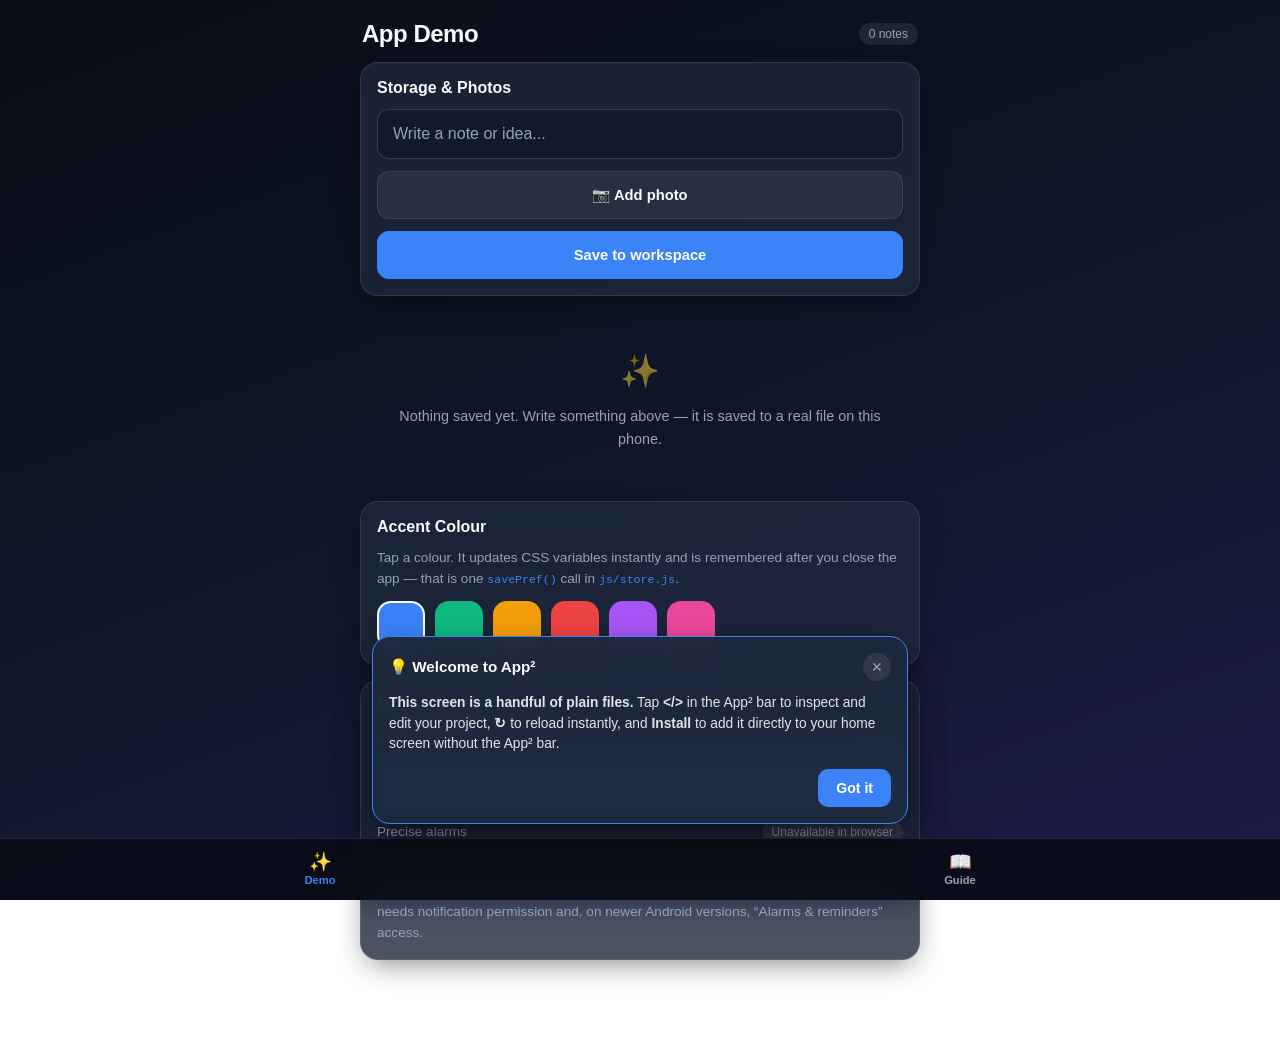
==== app/src/main/assets/starter_template/index.html @ 95251b09 "Use precise alarms for reminders" ====
<!DOCTYPE html>
<html lang="en">
<head>
  <meta charset="UTF-8">
  <meta name="viewport" content="width=device-width, initial-scale=1.0, maximum-scale=1.0, user-scalable=no, viewport-fit=cover">
  <title>Starter Demo</title>
  <link rel="stylesheet" href="css/style.css">
</head>
<body>

  <!-- ==================== DEMO ==================== -->
  <section id="pane-demo" class="pane active">
    <header class="topbar">
      <h1>App Demo</h1>
      <span id="entry-count" class="chip">0 notes</span>
    </header>

    <!-- 1. Notes & Photo Storage -->
    <div class="card composer">
      <h2>Storage & Photos</h2>
      <input type="text" id="note-input" class="field" placeholder="Write a note or idea..." autocomplete="off">
      <p id="note-hint" class="hint"></p>

      <!-- The picker is opened programmatically by the 📷 button. -->
      <input type="file" id="photo-input" accept="image/*" hidden>

      <div id="photo-preview" class="photo-preview" hidden>
        <img id="photo-thumb" alt="Attached photo">
        <button id="photo-remove" class="icon-btn" aria-label="Remove photo">✕</button>
      </div>

      <div class="row">
        <button id="btn-photo" class="btn btn-ghost">📷 Add photo</button>
      </div>
      <button id="btn-save" class="btn btn-primary btn-block">Save to workspace</button>
    </div>

    <div id="feed" class="feed"></div>

    <!-- 2. Accent Theme Customization -->
    <div class="card">
      <h2>Accent Colour</h2>
      <p class="muted">Tap a colour. It updates CSS variables instantly and is remembered after you close the app &mdash; that is one <code>savePref()</code> call in <code>js/store.js</code>.</p>
      <div id="swatches" class="swatches"></div>
    </div>

    <!-- 3. Native Notifications Playground -->
    <div class="card">
      <h2>Native Notifications</h2>
      <div class="row-between">
        <span class="muted">System status</span>
        <span id="notif-pill" class="chip">Checking…</span>
      </div>
      <button id="btn-notif" class="btn btn-primary btn-block" hidden>Turn on notifications</button>
      <p id="notif-hint" class="hint"></p>

      <div class="row-between">
        <span class="muted">Precise alarms</span>
        <span id="alarm-pill" class="chip">Checking…</span>
      </div>
      <button id="btn-alarm-permission" class="btn btn-ghost btn-block" hidden>Enable precise reminders</button>
      <p id="alarm-hint" class="hint"></p>

      <div id="notif-controls" class="notif-controls">
        <button id="btn-notif-sample" class="btn btn-primary btn-block">🔔 Send sample notification</button>
        <div class="row">
          <button id="btn-notif-1m" class="btn btn-ghost">⏰ Test in 1 min</button>
        </div>
        <div id="notif-status-box" class="notif-status-box" hidden>
          <span id="notif-status-text"></span>
          <button id="btn-notif-cancel" class="link-btn">Cancel</button>
        </div>
      </div>

      <p class="muted">The one-minute test uses an Android alarm and can arrive while this app is closed. It needs notification permission and, on newer Android versions, “Alarms &amp; reminders” access.</p>
    </div>
  </section>

  <!-- ==================== GUIDE ==================== -->
  <section id="pane-guide" class="pane">
    <header class="topbar"><h1>Guide</h1></header>

    <div class="card">
      <h2>This is your app</h2>
      <p class="muted">Everything you are looking at is a handful of plain files stored on this
        phone. Nothing is compiled and nothing is downloaded.</p>
      <ol class="steps">
        <li><strong>Edit</strong> &mdash; tap <strong>&lt;/&gt;</strong> in the App² bar to open and edit any file.</li>
        <li><strong>Run</strong> &mdash; tap <strong>↻</strong> to see your change immediately.</li>
        <li><strong>Install</strong> &mdash; puts it on your home screen. Opened from there the
          App² bar disappears and this is just your app.</li>
      </ol>
      <button id="btn-show-tip" class="btn btn-ghost btn-block">Show the welcome tip again</button>
    </div>

    <div class="card">
      <h2>Your app's files</h2>
      <div id="file-list" class="file-groups"></div>
      <p id="storage-line" class="muted"></p>
    </div>

    <div class="card">
      <h2>Console</h2>
      <p class="muted">Your app writes its own log to <code>app.log</code> and can read it back.
        Every <code>console.log</code> lands here.</p>
      <pre id="console-out" class="console">…</pre>
      <div class="row">
        <button id="btn-log-refresh" class="btn btn-ghost">Refresh</button>
        <button id="btn-log-clear" class="btn btn-ghost">Clear</button>
      </div>
    </div>

    <div class="card">
      <h2>Ask an AI to change it</h2>
      <p class="muted">This workspace ships an <code>AGENTS.md</code> with the full platform rules
        &mdash; point your agent at it first. Tap a prompt to copy it.</p>
      <div id="prompts" class="prompts"></div>
    </div>
  </section>

  <!-- ==================== CHROME ==================== -->
  <div id="tip" class="tip" hidden>
    <div class="tip-header">
      <span class="tip-title">💡 Welcome to App²</span>
      <button id="tip-close" class="tip-close" aria-label="Close tip">✕</button>
    </div>
    <p><strong>This screen is a handful of plain files.</strong> Tap <strong>&lt;/&gt;</strong> in the App² bar to inspect and edit your project, <strong>↻</strong> to reload instantly, and <strong>Install</strong> to add it directly to your home screen without the App² bar.</p>
    <div class="tip-actions">
      <button id="tip-dismiss" class="btn btn-primary tip-btn">Got it</button>
    </div>
  </div>

  <div id="toast" class="toast" hidden>
    <span id="toast-text"></span>
    <button id="toast-action" class="toast-action" hidden>Undo</button>
  </div>

  <nav class="tabbar">
    <button class="tab active" data-pane="demo"><span>✨</span>Demo</button>
    <button class="tab" data-pane="guide"><span>📖</span>Guide</button>
  </nav>

  <script type="module" src="js/app.js"></script>
</body>
</html>
---- app/src/main/assets/starter_template/css/style.css ----
/* My Day — App² starter template.
   Platform rules and the bridge API are in AGENTS.md in this workspace. */

:root {
  --accent: #3b82f6;          /* Overwritten at runtime by the Demo tab. */
  --bg: #0b1120;
  --surface: rgba(30, 41, 59, 0.8);
  --border: rgba(255, 255, 255, 0.1);
  --text: #f8fafc;
  --muted: #94a3b8;
  --field-bg: rgba(15, 23, 42, 0.7);
  --danger: #f87171;
  --tabbar-h: 62px;
}

/* --- Safe areas ---
   Android WebView reports `env(safe-area-inset-*)` for display cutouts only, never for the status
   or navigation bars. App² publishes the real system-bar insets as `--app-inset-*` on the root
   element, so every safe area below takes whichever of the two sources is larger. The 0px
   defaults keep the layout identical in a desktop browser and under dev_server.py. */
:root {
  --app-inset-top: 0px;
  --app-inset-right: 0px;
  --app-inset-bottom: 0px;
  --app-inset-left: 0px;

  --sa-top: max(env(safe-area-inset-top, 0px), var(--app-inset-top));
  --sa-right: max(env(safe-area-inset-right, 0px), var(--app-inset-right));
  --sa-bottom: max(env(safe-area-inset-bottom, 0px), var(--app-inset-bottom));
  --sa-left: max(env(safe-area-inset-left, 0px), var(--app-inset-left));
}

* {
  box-sizing: border-box;
  margin: 0;
  padding: 0;
  font-family: -apple-system, BlinkMacSystemFont, "Segoe UI", Roboto, Helvetica, Arial, sans-serif;
  -webkit-tap-highlight-color: transparent;
}

[hidden] {
  display: none !important;
}

body {
  background: linear-gradient(160deg, #090d16, #0f172a 55%, #1e1b4b);
  background-attachment: fixed;
  color: var(--text);
  min-height: 100vh;
  padding:
    max(16px, var(--sa-top))
    max(16px, var(--sa-right))
    calc(var(--tabbar-h) + 24px + var(--sa-bottom))
    max(16px, var(--sa-left));
}

code {
  font-family: ui-monospace, Menlo, Consolas, monospace;
  font-size: 0.85em;
  color: var(--accent);
}

/* --- Panes --- */
.pane { display: none; flex-direction: column; gap: 14px; max-width: 560px; margin: 0 auto; }
.pane.active { display: flex; animation: fade 0.2s ease-out; }
@keyframes fade { from { opacity: 0; transform: translateY(4px); } to { opacity: 1; transform: none; } }

.topbar { display: flex; align-items: center; justify-content: space-between; padding: 4px 2px 0; }
.topbar h1 { font-size: 1.5rem; font-weight: 800; letter-spacing: -0.02em; }

/* --- Cards --- */
.card {
  background: var(--surface);
  backdrop-filter: blur(16px);
  -webkit-backdrop-filter: blur(16px);
  border: 1px solid var(--border);
  border-radius: 18px;
  padding: 16px;
  display: flex;
  flex-direction: column;
  gap: 12px;
  box-shadow: 0 10px 30px -8px rgba(0, 0, 0, 0.5);
}
.card h2 { font-size: 1rem; font-weight: 700; }
.muted { font-size: 0.85rem; color: var(--muted); line-height: 1.5; }
.chip {
  font-size: 0.75rem;
  color: var(--muted);
  background: rgba(255, 255, 255, 0.08);
  padding: 4px 10px;
  border-radius: 999px;
  white-space: nowrap;
}

/* --- Controls --- */
.field {
  width: 100%;
  min-height: 50px;
  background: var(--field-bg);
  border: 1.5px solid rgba(148, 163, 184, 0.25);
  border-radius: 12px;
  padding: 13px 15px;
  font-size: 1rem;
  color: var(--text);
  outline: none;
  transition: border-color 0.18s, box-shadow 0.18s;
}
.field:focus { border-color: var(--accent); box-shadow: 0 0 0 3px color-mix(in srgb, var(--accent) 30%, transparent); }
.field.invalid { border-color: var(--danger); }
.field::placeholder { color: var(--muted); }

.hint { font-size: 0.8rem; color: var(--danger); min-height: 0; }
.hint:empty { display: none; }

.row { display: flex; gap: 8px; }
.row-between { display: flex; align-items: center; justify-content: space-between; }

.btn {
  flex: 1;
  min-height: 48px;
  display: flex;
  align-items: center;
  justify-content: center;
  gap: 6px;
  padding: 12px 14px;
  font-size: 0.92rem;
  font-weight: 600;
  border: none;
  border-radius: 12px;
  cursor: pointer;
  transition: transform 0.12s, filter 0.18s;
}
.btn:active { transform: scale(0.97); }
.btn:disabled { opacity: 0.4; }
.btn-block { width: 100%; }
.btn-primary { background: var(--accent); color: #fff; }
.btn-ghost {
  background: rgba(255, 255, 255, 0.06);
  color: var(--text);
  border: 1px solid var(--border);
}
.btn-ghost.on { background: color-mix(in srgb, var(--accent) 25%, transparent); border-color: var(--accent); }

.icon-btn {
  background: rgba(0, 0, 0, 0.55);
  border: none;
  color: var(--text);
  width: 32px;
  height: 32px;
  border-radius: 50%;
  font-size: 0.9rem;
  cursor: pointer;
}

/* --- Composer photo preview --- */
.photo-preview { position: relative; align-self: flex-start; }
.photo-preview img { max-height: 140px; border-radius: 12px; display: block; }
.photo-preview .icon-btn { position: absolute; top: 6px; right: 6px; }

/* --- Feed --- */
.feed { display: flex; flex-direction: column; gap: 10px; }

.entry {
  background: var(--surface);
  border: 1px solid var(--border);
  border-radius: 14px;
  padding: 12px 14px;
  display: flex;
  gap: 12px;
  align-items: flex-start;
  animation: fade 0.2s ease-out;
}
.entry-photo { width: 56px; height: 56px; object-fit: cover; border-radius: 10px; flex-shrink: 0; }
.entry-body { flex: 1; min-width: 0; display: flex; flex-direction: column; gap: 5px; }
.entry-text { font-size: 0.95rem; line-height: 1.4; word-break: break-word; }
.entry-meta { display: flex; flex-wrap: wrap; gap: 6px; align-items: center; font-size: 0.72rem; color: var(--muted); }
.entry-pill {
  font-size: 0.7rem;
  padding: 2px 8px;
  border-radius: 999px;
  background: color-mix(in srgb, var(--accent) 22%, transparent);
  color: var(--text);
}
.entry-pill.done { background: rgba(148, 163, 184, 0.18); color: var(--muted); }

.entry-delete {
  width: 44px;
  height: 44px;
  flex-shrink: 0;
  background: transparent;
  border: none;
  color: var(--muted);
  font-size: 1rem;
  border-radius: 10px;
  cursor: pointer;
}
.entry-delete:active { color: var(--danger); background: rgba(248, 113, 113, 0.12); }

.empty { text-align: center; color: var(--muted); font-size: 0.9rem; padding: 36px 16px; line-height: 1.6; }
.empty span { font-size: 2rem; display: block; margin-bottom: 8px; opacity: 0.5; }

/* --- Accent swatches & Notifications --- */
.swatches { display: flex; flex-wrap: wrap; gap: 10px; }
.swatch {
  width: 48px;
  height: 48px;
  border-radius: 14px;
  border: 2px solid transparent;
  cursor: pointer;
  transition: transform 0.12s;
}
.swatch:active { transform: scale(0.92); }
.swatch.selected { border-color: var(--text); }

.notif-controls {
  display: flex;
  flex-direction: column;
  gap: 10px;
}

.notif-status-box {
  display: flex;
  align-items: center;
  justify-content: space-between;
  gap: 8px;
  background: rgba(15, 23, 42, 0.6);
  border: 1px solid var(--border);
  border-radius: 10px;
  padding: 8px 12px;
  font-size: 0.82rem;
  color: var(--text);
  animation: fade 0.18s ease-out;
}

.link-btn {
  background: none;
  border: none;
  color: var(--accent);
  font-size: 0.82rem;
  font-weight: 600;
  cursor: pointer;
  padding: 2px 4px;
}
.link-btn:active {
  opacity: 0.7;
}

/* --- Guide tab --- */
.steps { padding-left: 20px; display: flex; flex-direction: column; gap: 8px; font-size: 0.88rem; line-height: 1.5; }

.file-groups { display: flex; flex-direction: column; gap: 12px; }
.file-group { display: flex; flex-direction: column; gap: 6px; }
.file-group-header {
  display: flex;
  align-items: center;
  justify-content: space-between;
  font-size: 0.76rem;
  font-weight: 700;
  color: var(--muted);
  text-transform: uppercase;
  letter-spacing: 0.04em;
  padding: 2px 2px 0;
}
.file-group-header .badge {
  font-size: 0.68rem;
  font-weight: 600;
  background: rgba(255, 255, 255, 0.08);
  padding: 2px 8px;
  border-radius: 999px;
  color: var(--muted);
}
.file-list { display: flex; flex-direction: column; gap: 6px; }
.file-row {
  display: flex;
  align-items: center;
  justify-content: space-between;
  gap: 10px;
  background: rgba(15, 23, 42, 0.55);
  border: 1px solid var(--border);
  border-radius: 10px;
  padding: 9px 12px;
  font-size: 0.82rem;
}
.file-row-main {
  display: flex;
  flex-direction: column;
  gap: 2px;
  min-width: 0;
}
.file-row-name {
  display: flex;
  align-items: center;
  gap: 6px;
  font-weight: 600;
  color: var(--text);
  word-break: break-word;
}
.file-row-desc {
  font-size: 0.72rem;
  color: var(--muted);
  line-height: 1.3;
}
.file-row-size {
  color: var(--muted);
  font-family: ui-monospace, monospace;
  font-size: 0.75rem;
  flex-shrink: 0;
}

.console {
  background: rgba(2, 6, 23, 0.85);
  border: 1px solid var(--border);
  border-radius: 10px;
  padding: 10px 12px;
  font-family: ui-monospace, Menlo, Consolas, monospace;
  font-size: 0.72rem;
  line-height: 1.5;
  color: #7dd3fc;
  max-height: 220px;
  overflow: auto;
  white-space: pre-wrap;
  word-break: break-word;
}

.prompts { display: flex; flex-direction: column; gap: 8px; }
.prompt {
  text-align: left;
  background: rgba(15, 23, 42, 0.5);
  border: 1px solid var(--border);
  border-left: 3px solid var(--accent);
  border-radius: 10px;
  padding: 11px 12px;
  font-size: 0.84rem;
  line-height: 1.45;
  color: var(--text);
  cursor: pointer;
}
.prompt:active { background: rgba(15, 23, 42, 0.8); }

/* --- Tip banner --- */
.tip {
  position: fixed;
  left: 14px;
  right: 14px;
  bottom: calc(var(--tabbar-h) + 14px + var(--sa-bottom));
  max-width: 536px;
  margin: 0 auto;
  background: rgba(30, 41, 59, 0.95);
  backdrop-filter: blur(20px);
  -webkit-backdrop-filter: blur(20px);
  border: 1px solid var(--accent);
  border-radius: 18px;
  padding: 16px;
  display: flex;
  flex-direction: column;
  gap: 12px;
  box-shadow: 0 16px 40px -8px rgba(0, 0, 0, 0.75);
  z-index: 50;
  animation: tipSlideIn 0.25s cubic-bezier(0.16, 1, 0.3, 1);
}

@keyframes tipSlideIn {
  from { opacity: 0; transform: translateY(12px) scale(0.98); }
  to { opacity: 1; transform: translateY(0) scale(1); }
}

.tip-header {
  display: flex;
  align-items: center;
  justify-content: space-between;
  gap: 8px;
}

.tip-title {
  display: flex;
  align-items: center;
  gap: 6px;
  font-size: 0.95rem;
  font-weight: 700;
  color: var(--text);
}

.tip-close {
  background: rgba(255, 255, 255, 0.08);
  border: none;
  color: var(--muted);
  width: 28px;
  height: 28px;
  border-radius: 50%;
  font-size: 0.85rem;
  cursor: pointer;
  display: flex;
  align-items: center;
  justify-content: center;
  transition: background 0.15s, color 0.15s;
}
.tip-close:active {
  background: rgba(255, 255, 255, 0.2);
  color: var(--text);
}

.tip p {
  font-size: 0.86rem;
  line-height: 1.5;
  color: rgba(248, 250, 252, 0.9);
}

.tip-actions {
  display: flex;
  justify-content: flex-end;
  gap: 8px;
  margin-top: 2px;
}

.tip-btn {
  flex: none;
  min-height: 38px;
  padding: 8px 18px;
  font-size: 0.88rem;
  border-radius: 10px;
}

/* --- Toast --- */
.toast {
  position: fixed;
  left: 12px;
  right: 12px;
  bottom: calc(var(--tabbar-h) + 12px + var(--sa-bottom));
  max-width: 536px;
  margin: 0 auto;
  background: #1e293b;
  border: 1px solid var(--border);
  border-radius: 12px;
  padding: 12px 14px;
  display: flex;
  align-items: center;
  justify-content: space-between;
  gap: 12px;
  font-size: 0.86rem;
  box-shadow: 0 12px 30px -8px rgba(0, 0, 0, 0.7);
  z-index: 40;
}
.toast-action {
  background: none;
  border: none;
  color: var(--accent);
  font-weight: 700;
  font-size: 0.86rem;
  padding: 6px 4px;
  cursor: pointer;
  flex-shrink: 0;
}

/* --- Bottom tab bar --- */
.tabbar {
  position: fixed;
  left: 0;
  right: 0;
  bottom: 0;
  height: calc(var(--tabbar-h) + var(--sa-bottom));
  padding-bottom: var(--sa-bottom);
  display: flex;
  background: rgba(9, 13, 22, 0.92);
  backdrop-filter: blur(14px);
  -webkit-backdrop-filter: blur(14px);
  border-top: 1px solid var(--border);
  z-index: 20;
}
.tab {
  flex: 1;
  background: none;
  border: none;
  color: var(--muted);
  font-size: 0.7rem;
  font-weight: 600;
  display: flex;
  flex-direction: column;
  align-items: center;
  justify-content: center;
  gap: 3px;
  cursor: pointer;
  transition: color 0.18s;
}
.tab span { font-size: 1.15rem; line-height: 1; }
.tab.active { color: var(--accent); }
.tab:active { transform: scale(0.95); }

/* The host uses adjustResize, so the keyboard would otherwise push the bar into view. */
body.kb .tabbar, body.kb .tip { display: none; }
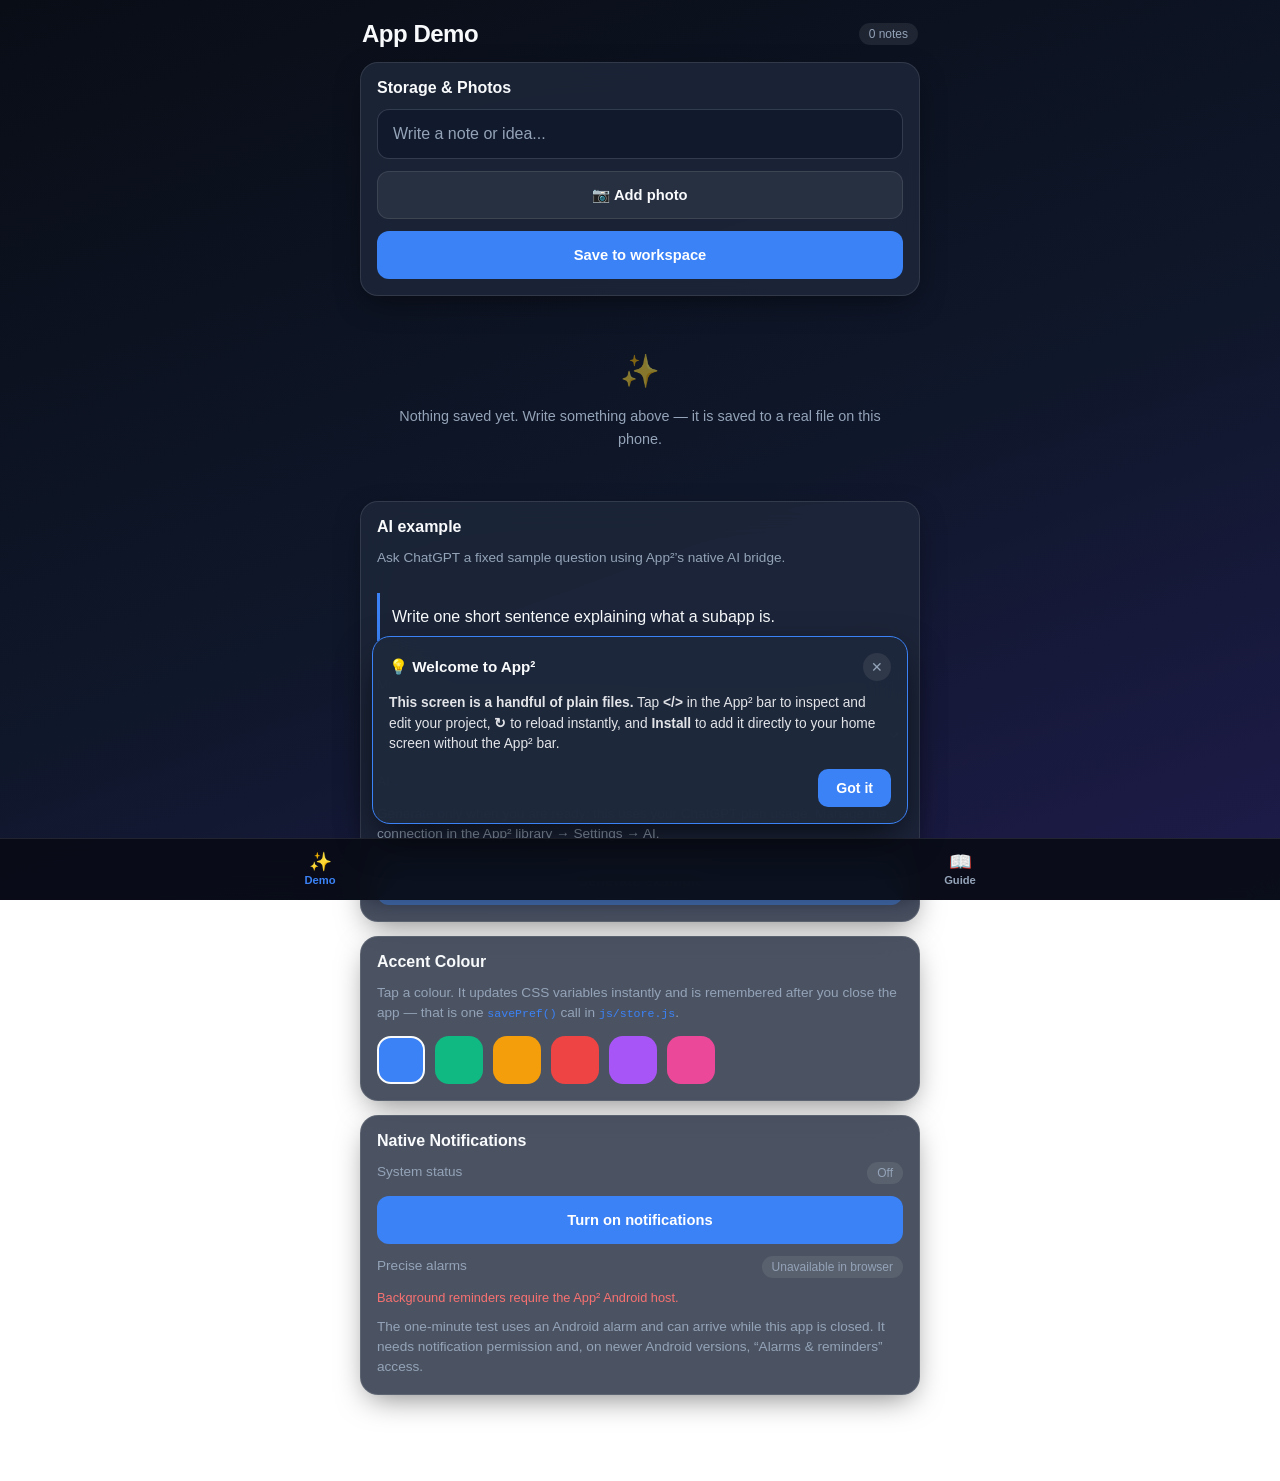
==== commit 485fbe67: "Add centralized AI support for subapps" ====
--- a/app/src/main/assets/starter_template/index.html
+++ b/app/src/main/assets/starter_template/index.html
@@ -36,6 +36,27 @@
     </div>
 
     <div id="feed" class="feed"></div>
+
+    <div class="card" id="ai-example">
+      <h2>AI example</h2>
+      <p class="muted">Ask ChatGPT a fixed sample question using App²’s native AI bridge.</p>
+      <blockquote class="ai-prompt">Write one short sentence explaining what a subapp is.</blockquote>
+      <label class="ai-label" for="ai-model">Model</label>
+      <select id="ai-model" class="field" disabled></select>
+      <div id="ai-reasoning-field" hidden>
+        <label class="ai-label" for="ai-reasoning">Reasoning effort</label>
+        <select id="ai-reasoning" class="field"><option value="">Provider default</option></select>
+      </div>
+      <p id="ai-status" class="muted" role="status">Checking AI availability…</p>
+      <p class="muted">Generate only when you are ready: this uses your ChatGPT plan usage. Manage the connection in the App² library → Settings → AI.</p>
+      <button id="ai-generate" class="btn btn-primary btn-block" disabled>Generate example</button>
+      <button id="ai-cancel" class="btn btn-ghost btn-block" hidden>Cancel generation</button>
+      <button id="ai-retry-save" class="btn btn-ghost btn-block" hidden>Retry saving</button>
+      <div id="ai-response-box" class="ai-response-box" hidden>
+        <p id="ai-response-meta" class="muted"></p>
+        <p id="ai-response"></p>
+      </div>
+    </div>
 
     <!-- 2. Accent Theme Customization -->
     <div class="card">
@@ -94,6 +115,34 @@
     </div>
 
     <div class="card">
+      <h2>AI from a subapp</h2>
+      <ol class="steps">
+        <li>Connect ChatGPT in the App² library’s <strong>Settings → AI</strong>.</li>
+        <li>Discover providers and models through <code>ai.providers()</code> and <code>ai.models('chatgpt')</code>.</li>
+        <li>Choose a model and one of its supported reasoning levels. Provider default omits the effort setting.</li>
+        <li>Call <code>ai.start()</code>, then wait for the completed text.</li>
+        <li>Save the text and request ID to <code>data/ai-demo.json</code> before acknowledging the request.</li>
+      </ol>
+      <pre class="console ai-code"><code>import { ai, writeFile } from './bridge.js';
+
+const { models } = await ai.models('chatgpt');
+const id = await ai.start({
+  providerId: 'chatgpt',
+  model: models[0].id,
+  instructions: 'Keep the answer concise.',
+  input: 'Write one short sentence explaining what a subapp is.'
+});
+const text = await ai.wait(id);
+if (!writeFile('data/example.json', { id, text })) {
+  throw new Error('Save failed; retain the request ID and retry saving.');
+}
+await ai.acknowledge(id);</code></pre>
+      <p class="muted">The Demo tab implements this flow in <code>js/ai-demo.js</code>. It saves a pending request ID, resumes through <code>ai.result(id)</code>, and retries failed saves without another inference.</p>
+      <p class="muted">One request may run or await acknowledgement per subapp. Switching apps keeps its native request running. Closing its task or reloading cancels it. Browser previews show AI as unavailable.</p>
+      <p class="muted">For all return shapes, events, failure handling and lifecycle rules, read <code>AGENTS.md</code> and <code>PACKAGING.md</code> in the editor.</p>
+    </div>
+
+    <div class="card">
       <h2>Your app's files</h2>
       <div id="file-list" class="file-groups"></div>
       <p id="storage-line" class="muted"></p>
--- a/app/src/main/assets/starter_template/css/style.css
+++ b/app/src/main/assets/starter_template/css/style.css
@@ -485,5 +485,15 @@
 .tab.active { color: var(--accent); }
 .tab:active { transform: scale(0.95); }
 
-/* The host uses adjustResize, so the keyboard would otherwise push the bar into view. */
+/* Hidden only while the on-screen keyboard is visible (native insets or viewport fallback). */
 body.kb .tabbar, body.kb .tip { display: none; }
+
+/* Native AI demo */
+.ai-label { display: block; margin: 12px 0 6px; color: var(--muted); font-size: .85rem; }
+.ai-prompt { margin: 12px 0; padding: 12px; border-left: 3px solid var(--accent); line-height: 1.5; }
+.ai-response-box { margin-top: 16px; padding: 12px; border: 1px solid var(--border); border-radius: 12px; }
+#ai-response { white-space: pre-wrap; overflow-wrap: anywhere; }
+.ai-code { max-height: none; white-space: pre; overflow-x: auto; }
+select.field { width: 100%; color: inherit; background-color: var(--surface); }
+button:disabled { opacity: .5; cursor: default; }
+[hidden] { display: none !important; }
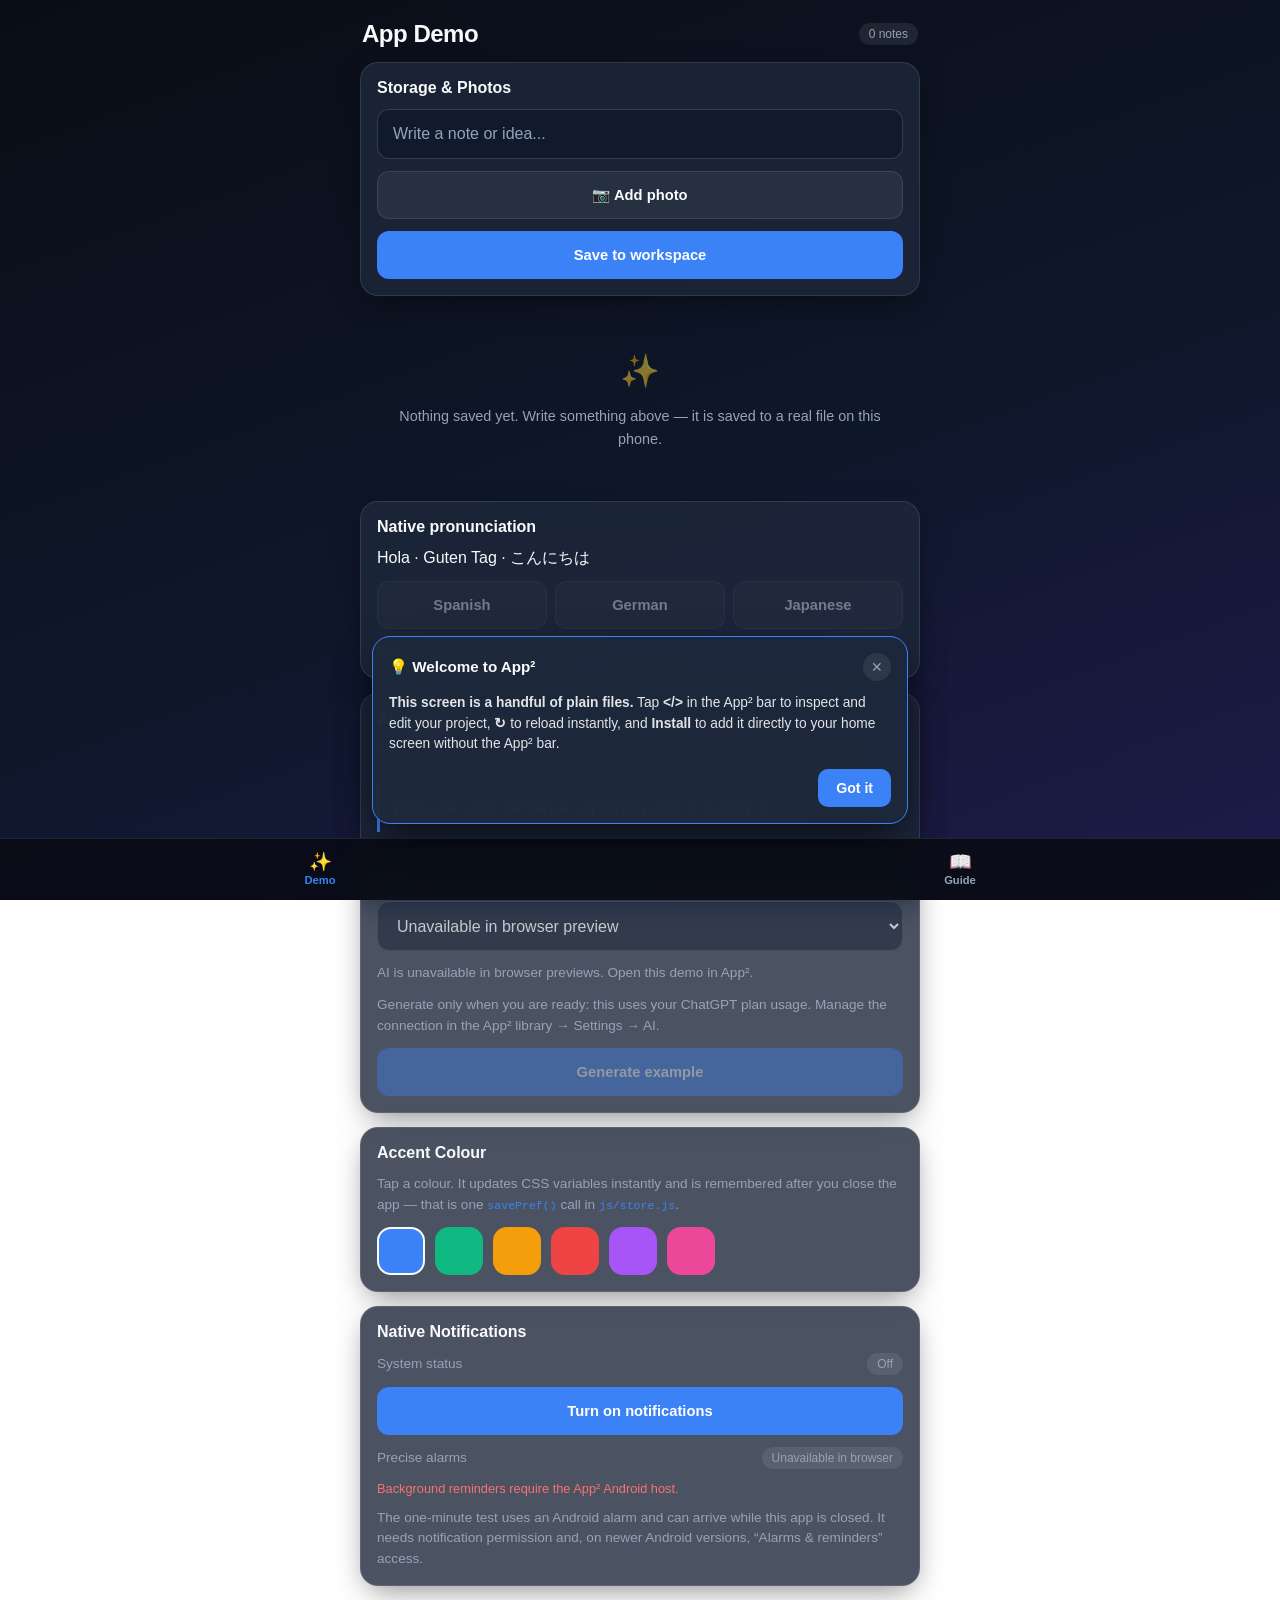
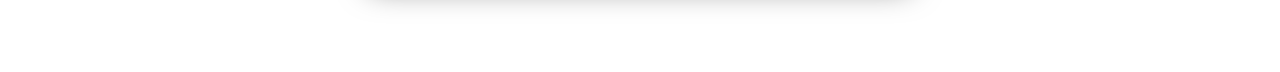
==== commit afa493e9: "Add native multilingual text-to-speech for subapps" ====
--- a/app/src/main/assets/starter_template/index.html
+++ b/app/src/main/assets/starter_template/index.html
@@ -37,9 +37,19 @@
 
     <div id="feed" class="feed"></div>
 
+    <div class="card">
+      <h2>Native pronunciation</h2>
+      <p><span lang="es-CL">Hola</span> · <span lang="de-DE">Guten Tag</span> · <span lang="ja-JP">こんにちは</span></p>
+      <div class="row">
+        <button class="btn btn-ghost" data-speech-language="es-CL" data-speech-text="Hola">Spanish</button>
+        <button class="btn btn-ghost" data-speech-language="de-DE" data-speech-text="Guten Tag">German</button>
+        <button class="btn btn-ghost" data-speech-language="ja-JP" data-speech-text="こんにちは">Japanese</button>
+      </div>
+      <p id="speech-status" class="muted" aria-live="polite"></p>
+    </div>
     <div class="card" id="ai-example">
       <h2>AI example</h2>
-      <p class="muted">Ask ChatGPT a fixed sample question using App²’s native AI bridge.</p>
+      <p id="ai-description" class="muted">Ask ChatGPT a fixed sample question using App²’s native AI bridge.</p>
       <blockquote class="ai-prompt">Write one short sentence explaining what a subapp is.</blockquote>
       <label class="ai-label" for="ai-model">Model</label>
       <select id="ai-model" class="field" disabled></select>
@@ -48,7 +58,7 @@
         <select id="ai-reasoning" class="field"><option value="">Provider default</option></select>
       </div>
       <p id="ai-status" class="muted" role="status">Checking AI availability…</p>
-      <p class="muted">Generate only when you are ready: this uses your ChatGPT plan usage. Manage the connection in the App² library → Settings → AI.</p>
+      <p id="ai-usage" class="muted">Generate only when you are ready: this uses your ChatGPT plan usage. Manage the connection in the App² library → Settings → AI.</p>
       <button id="ai-generate" class="btn btn-primary btn-block" disabled>Generate example</button>
       <button id="ai-cancel" class="btn btn-ghost btn-block" hidden>Cancel generation</button>
       <button id="ai-retry-save" class="btn btn-ghost btn-block" hidden>Retry saving</button>
@@ -143,6 +153,22 @@
     </div>
 
     <div class="card">
+      <h2>Text to Speech</h2>
+      <p class="muted">Select a word or sentence and choose <strong>Speak</strong>, or add a pronunciation button. App² uses Android’s configured speech engine; no AI connection is needed.</p>
+      <pre class="code-sample">import { speech } from './bridge.js';
+await speech.speak({
+  text: 'Hola',
+  language: 'es-CL',
+  rate: 0.8
+});
+await speech.stop();</pre>
+      <p class="muted">Supply a language for every request. For selected text, annotate each passage: <code>&lt;span lang="es-CL"&gt;Hola&lt;/span&gt;</code>. App² inherits the nearest <code>lang</code> and rejects selections with missing or conflicting languages.</p>
+      <p class="muted"><code>speech.voices()</code> discovers voice IDs, languages, and whether each voice requires a network connection. <code>speech.available</code> reports the native channel; browser previews cannot play speech.</p>
+      <p class="muted">The Speak promise finishes when playback completes or is cancelled. New speech replaces previous speech; Stop, backgrounding, and reload end playback. Show errors and retry only after a user action. Installed voice data determines available languages.</p>
+      <p class="muted">Try the pronunciation buttons in the Demo tab. Read the <strong>Text to Speech</strong> section in <code>PACKAGING.md</code> for voice options, failure codes, and lifecycle rules.</p>
+    </div>
+
+    <div class="card">
       <h2>Your app's files</h2>
       <div id="file-list" class="file-groups"></div>
       <p id="storage-line" class="muted"></p>
@@ -190,5 +216,6 @@
   </nav>
 
   <script type="module" src="js/app.js"></script>
+  <script type="module" src="js/speech-demo.js"></script>
 </body>
 </html>
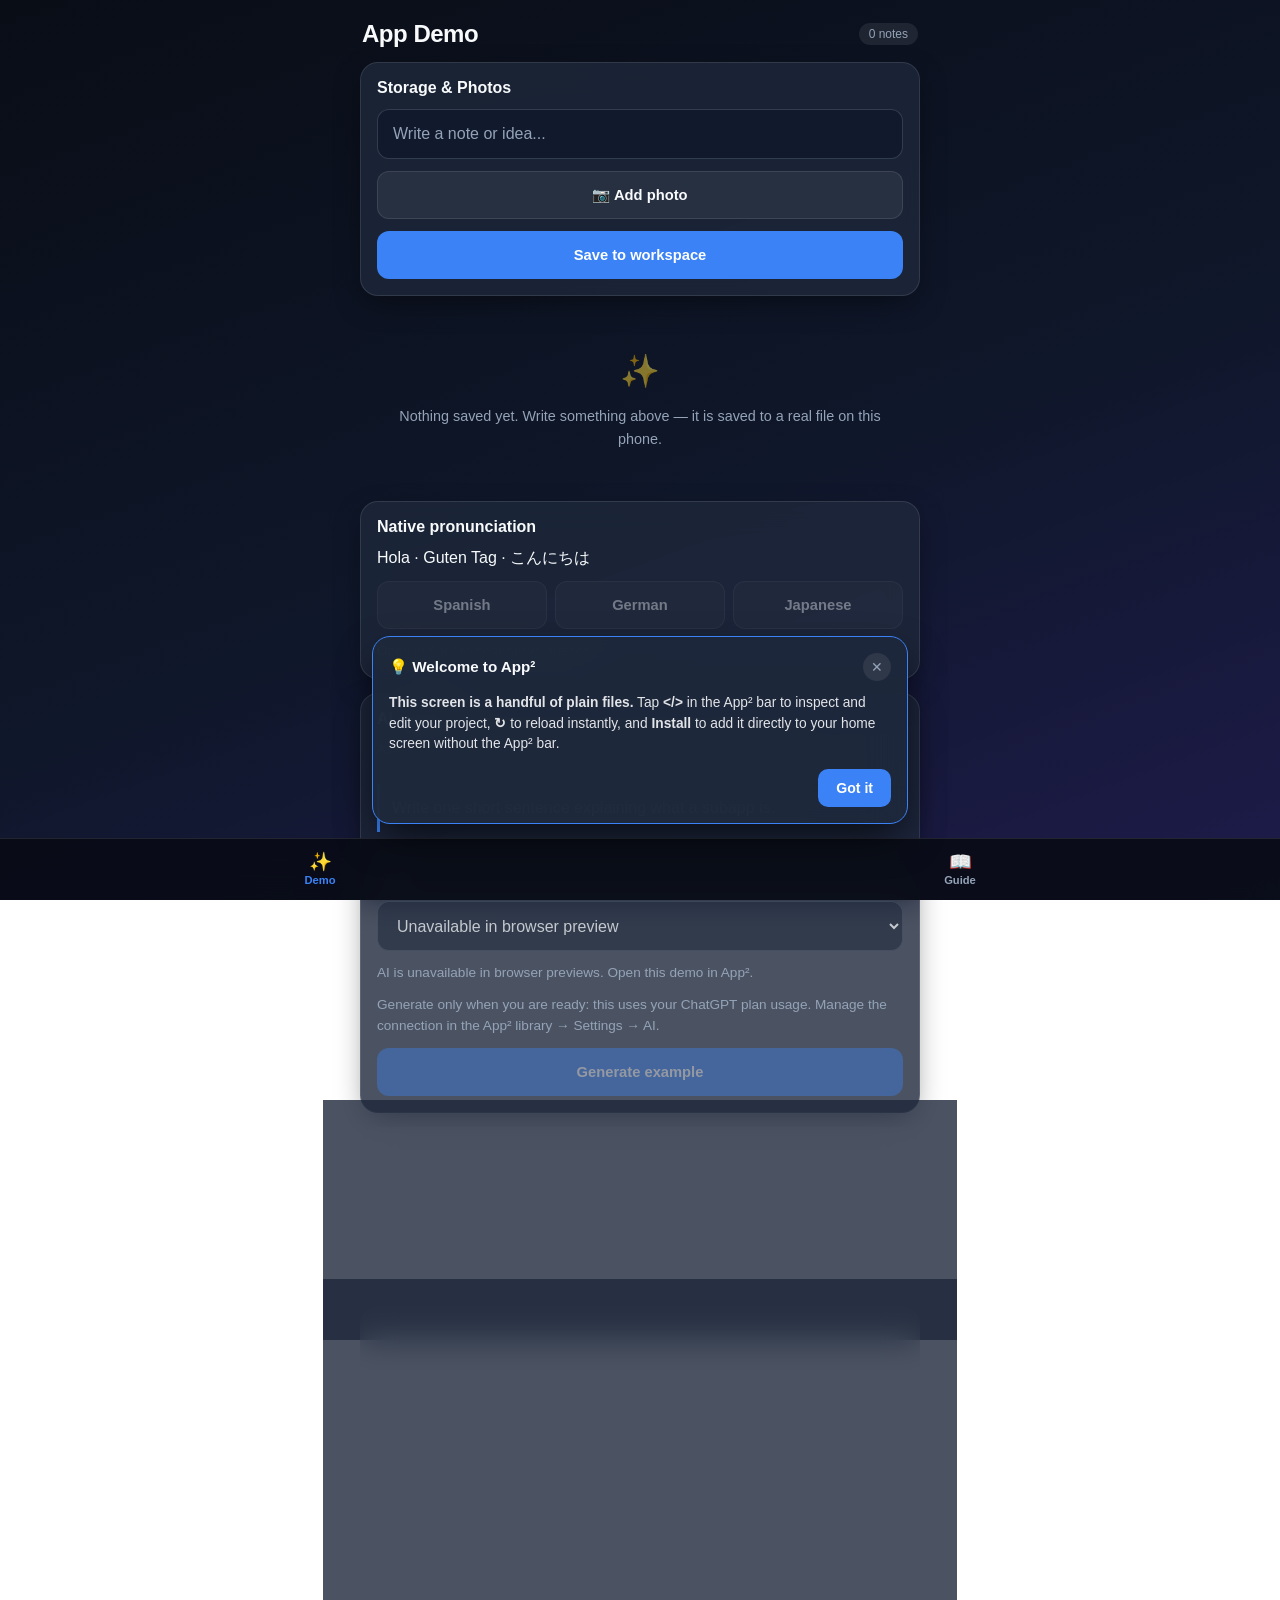
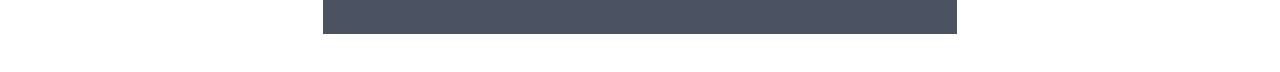
==== commit 92bb72e5: "Add subapp translation bridge and remove contextual Speak action" ====
--- a/app/src/main/assets/starter_template/index.html
+++ b/app/src/main/assets/starter_template/index.html
@@ -154,7 +154,7 @@
 
     <div class="card">
       <h2>Text to Speech</h2>
-      <p class="muted">Select a word or sentence and choose <strong>Speak</strong>, or add a pronunciation button. App² uses Android’s configured speech engine; no AI connection is needed.</p>
+      <p class="muted">Use the pronunciation buttons below, or add your own with the speech API. App² uses Android’s configured speech engine; no AI connection is needed.</p>
       <pre class="code-sample">import { speech } from './bridge.js';
 await speech.speak({
   text: 'Hola',
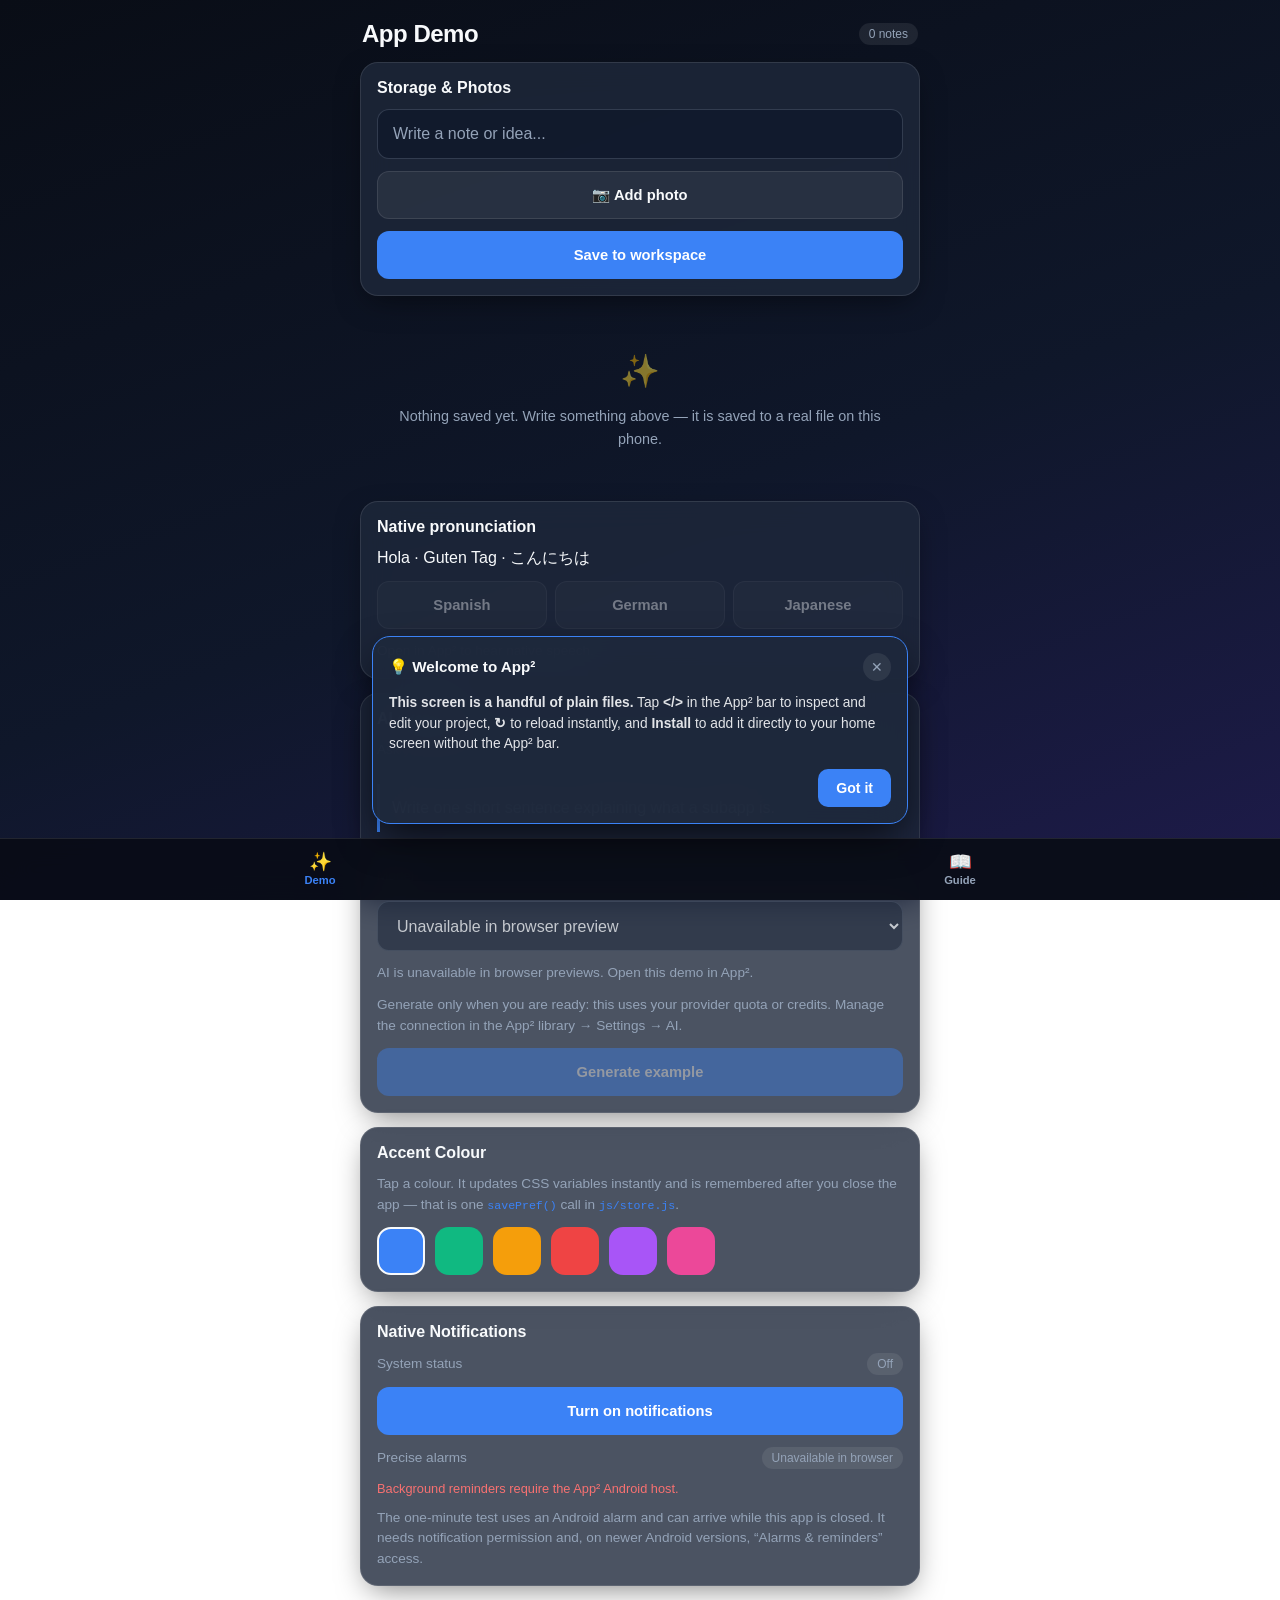
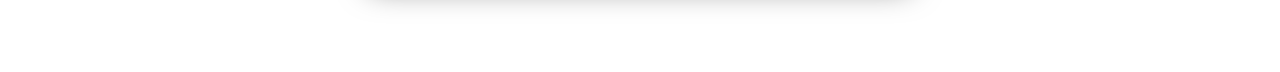
==== commit f4c8177b: "Add OpenRouter and host-controlled AI provider exposure" ====
--- a/app/src/main/assets/starter_template/index.html
+++ b/app/src/main/assets/starter_template/index.html
@@ -49,7 +49,7 @@
     </div>
     <div class="card" id="ai-example">
       <h2>AI example</h2>
-      <p id="ai-description" class="muted">Ask ChatGPT a fixed sample question using App²’s native AI bridge.</p>
+      <p id="ai-description" class="muted">Ask your selected AI provider a fixed sample question using App²’s native AI bridge.</p>
       <blockquote class="ai-prompt">Write one short sentence explaining what a subapp is.</blockquote>
       <label class="ai-label" for="ai-model">Model</label>
       <select id="ai-model" class="field" disabled></select>
@@ -58,7 +58,7 @@
         <select id="ai-reasoning" class="field"><option value="">Provider default</option></select>
       </div>
       <p id="ai-status" class="muted" role="status">Checking AI availability…</p>
-      <p id="ai-usage" class="muted">Generate only when you are ready: this uses your ChatGPT plan usage. Manage the connection in the App² library → Settings → AI.</p>
+      <p id="ai-usage" class="muted">Generate only when you are ready: this uses your provider quota or credits. Manage the connection in the App² library → Settings → AI.</p>
       <button id="ai-generate" class="btn btn-primary btn-block" disabled>Generate example</button>
       <button id="ai-cancel" class="btn btn-ghost btn-block" hidden>Cancel generation</button>
       <button id="ai-retry-save" class="btn btn-ghost btn-block" hidden>Retry saving</button>
@@ -127,17 +127,20 @@
     <div class="card">
       <h2>AI from a subapp</h2>
       <ol class="steps">
-        <li>Connect ChatGPT in the App² library’s <strong>Settings → AI</strong>.</li>
-        <li>Discover providers and models through <code>ai.providers()</code> and <code>ai.models('chatgpt')</code>.</li>
+        <li>Connect an AI provider in the App² library’s <strong>Settings → AI</strong>.</li>
+        <li>Discover providers and models through <code>ai.providers()</code> and <code>ai.models(provider.id)</code>.</li>
         <li>Choose a model and one of its supported reasoning levels. Provider default omits the effort setting.</li>
         <li>Call <code>ai.start()</code>, then wait for the completed text.</li>
         <li>Save the text and request ID to <code>data/ai-demo.json</code> before acknowledging the request.</li>
       </ol>
       <pre class="console ai-code"><code>import { ai, writeFile } from './bridge.js';
 
-const { models } = await ai.models('chatgpt');
+const { providers } = await ai.providers();
+const provider = providers.find(p =&gt; p.connected);
+if (!provider) throw new Error('Connect a provider in App² Settings → AI.');
+const { models } = await ai.models(provider.id);
 const id = await ai.start({
-  providerId: 'chatgpt',
+  providerId: provider.id,
   model: models[0].id,
   instructions: 'Keep the answer concise.',
   input: 'Write one short sentence explaining what a subapp is.'
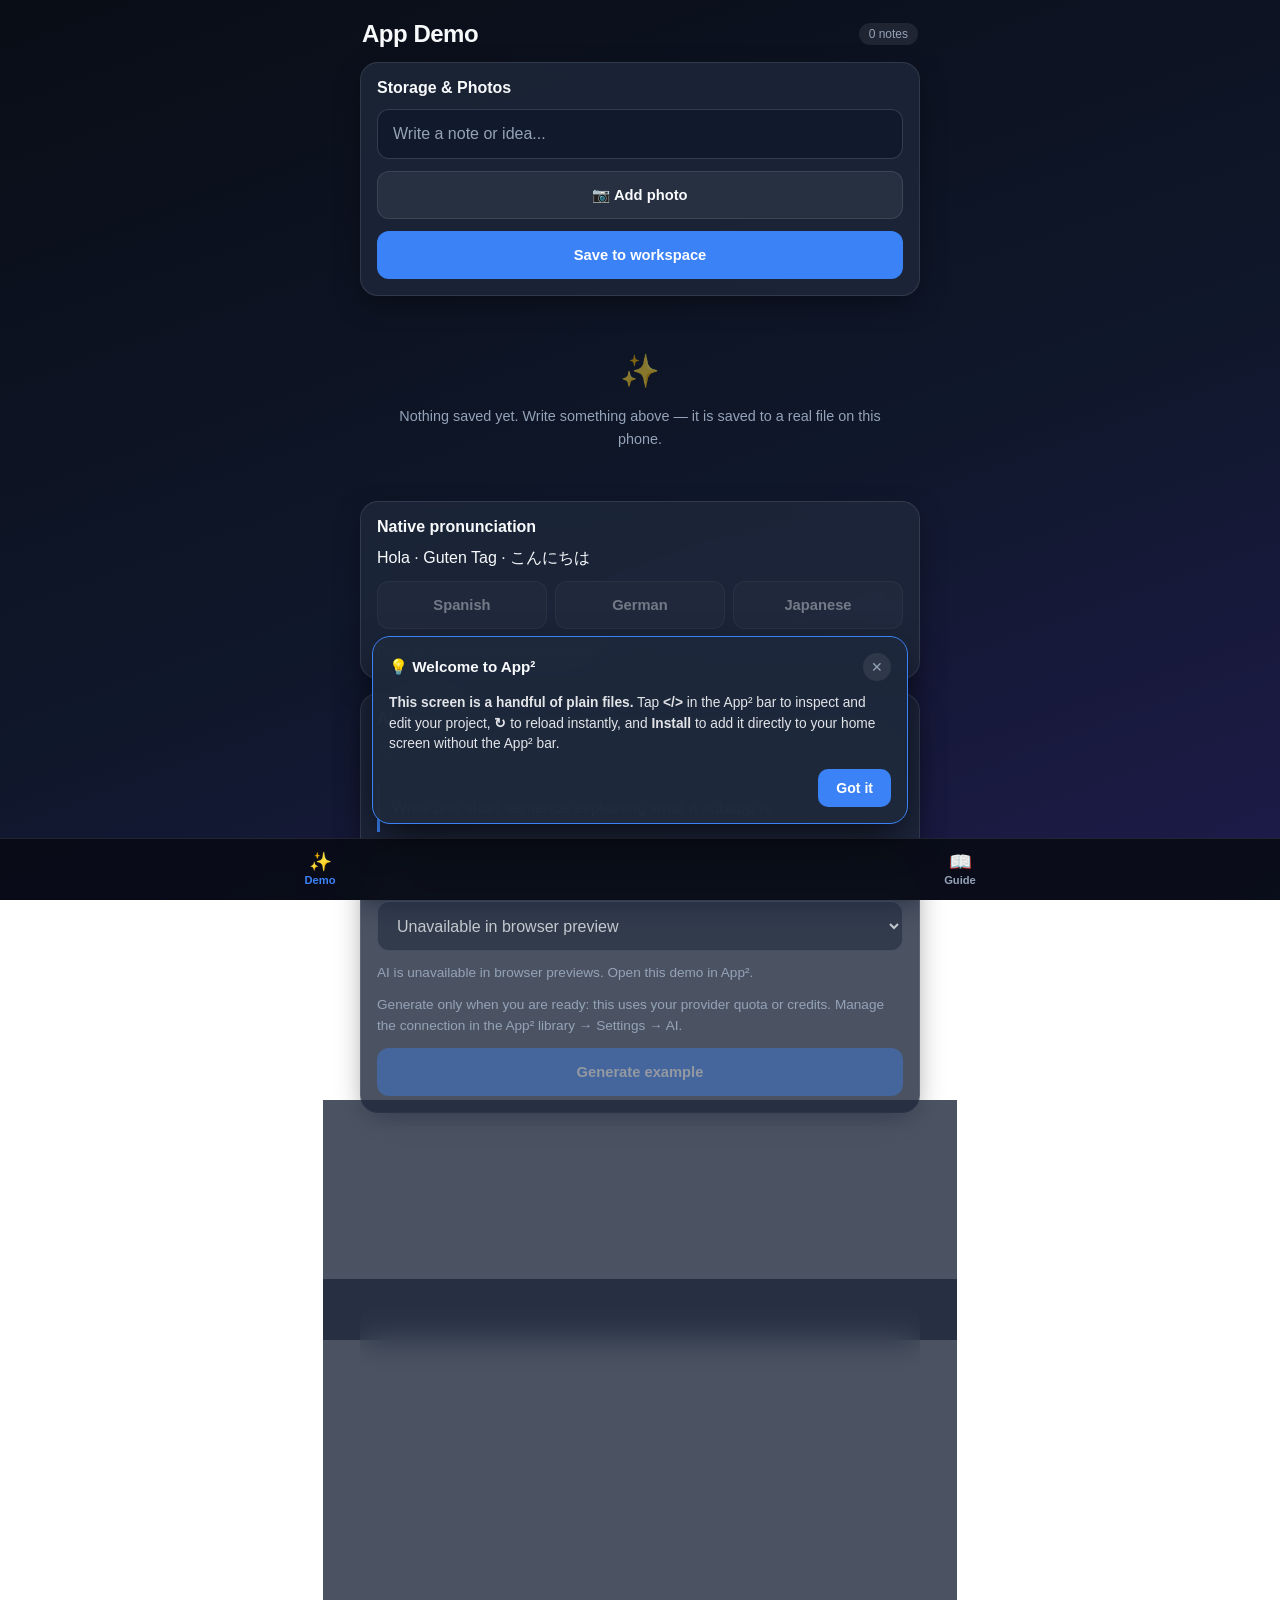
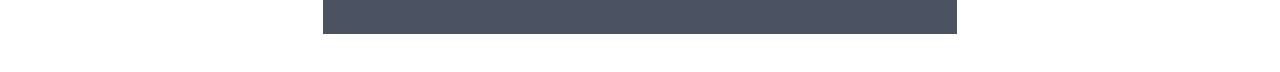
==== commit 34c33ff1: "Let a subapp run several AI requests at once The host no longer refuses a second request from the sa" ====
--- a/app/src/main/assets/starter_template/index.html
+++ b/app/src/main/assets/starter_template/index.html
@@ -151,7 +151,7 @@
 }
 await ai.acknowledge(id);</code></pre>
       <p class="muted">The Demo tab implements this flow in <code>js/ai-demo.js</code>. It saves a pending request ID, resumes through <code>ai.result(id)</code>, and retries failed saves without another inference.</p>
-      <p class="muted">One request may run or await acknowledgement per subapp. Switching apps keeps its native request running. Closing its task or reloading cancels it. Browser previews show AI as unavailable.</p>
+      <p class="muted">A subapp may run several requests at once. Switching apps keeps its native request running. Closing its task or reloading cancels it. Browser previews show AI as unavailable.</p>
       <p class="muted">For all return shapes, events, failure handling and lifecycle rules, read <code>AGENTS.md</code> and <code>PACKAGING.md</code> in the editor.</p>
     </div>
 
@@ -213,6 +213,11 @@
     <button id="toast-action" class="toast-action" hidden>Undo</button>
   </div>
 
+  <div id="speech-bar" class="speech-bar" role="group" aria-label="Speech playback" hidden>
+    <span role="status">Speaking…</span>
+    <button id="speech-stop" class="btn btn-ghost" type="button">Stop</button>
+  </div>
+
   <nav class="tabbar">
     <button class="tab active" data-pane="demo"><span>✨</span>Demo</button>
     <button class="tab" data-pane="guide"><span>📖</span>Guide</button>
--- a/app/src/main/assets/starter_template/css/style.css
+++ b/app/src/main/assets/starter_template/css/style.css
@@ -497,3 +497,25 @@
 select.field { width: 100%; color: inherit; background-color: var(--surface); }
 button:disabled { opacity: .5; cursor: default; }
 [hidden] { display: none !important; }
+
+/* Playback UI belongs to the starter app, above its own navigation and safe area. */
+.speech-bar {
+  position: fixed;
+  z-index: 110;
+  left: max(16px, var(--sa-left));
+  right: max(16px, var(--sa-right));
+  max-width: 560px;
+  margin-inline: auto;
+  bottom: calc(var(--tabbar-h) + 12px + var(--sa-bottom));
+  display: flex;
+  align-items: center;
+  justify-content: space-between;
+  gap: 12px;
+  padding: 8px 16px;
+  border: 1px solid var(--border);
+  border-radius: 16px;
+  background: #1e293b;
+}
+.speech-bar[hidden] { display: none; }
+.speech-bar button { flex: 0 0 auto; width: auto; min-width: 44px; min-height: 44px; }
+body:has(.speech-bar:not([hidden])) { padding-bottom: calc(var(--tabbar-h) + 110px + var(--sa-bottom)); }
